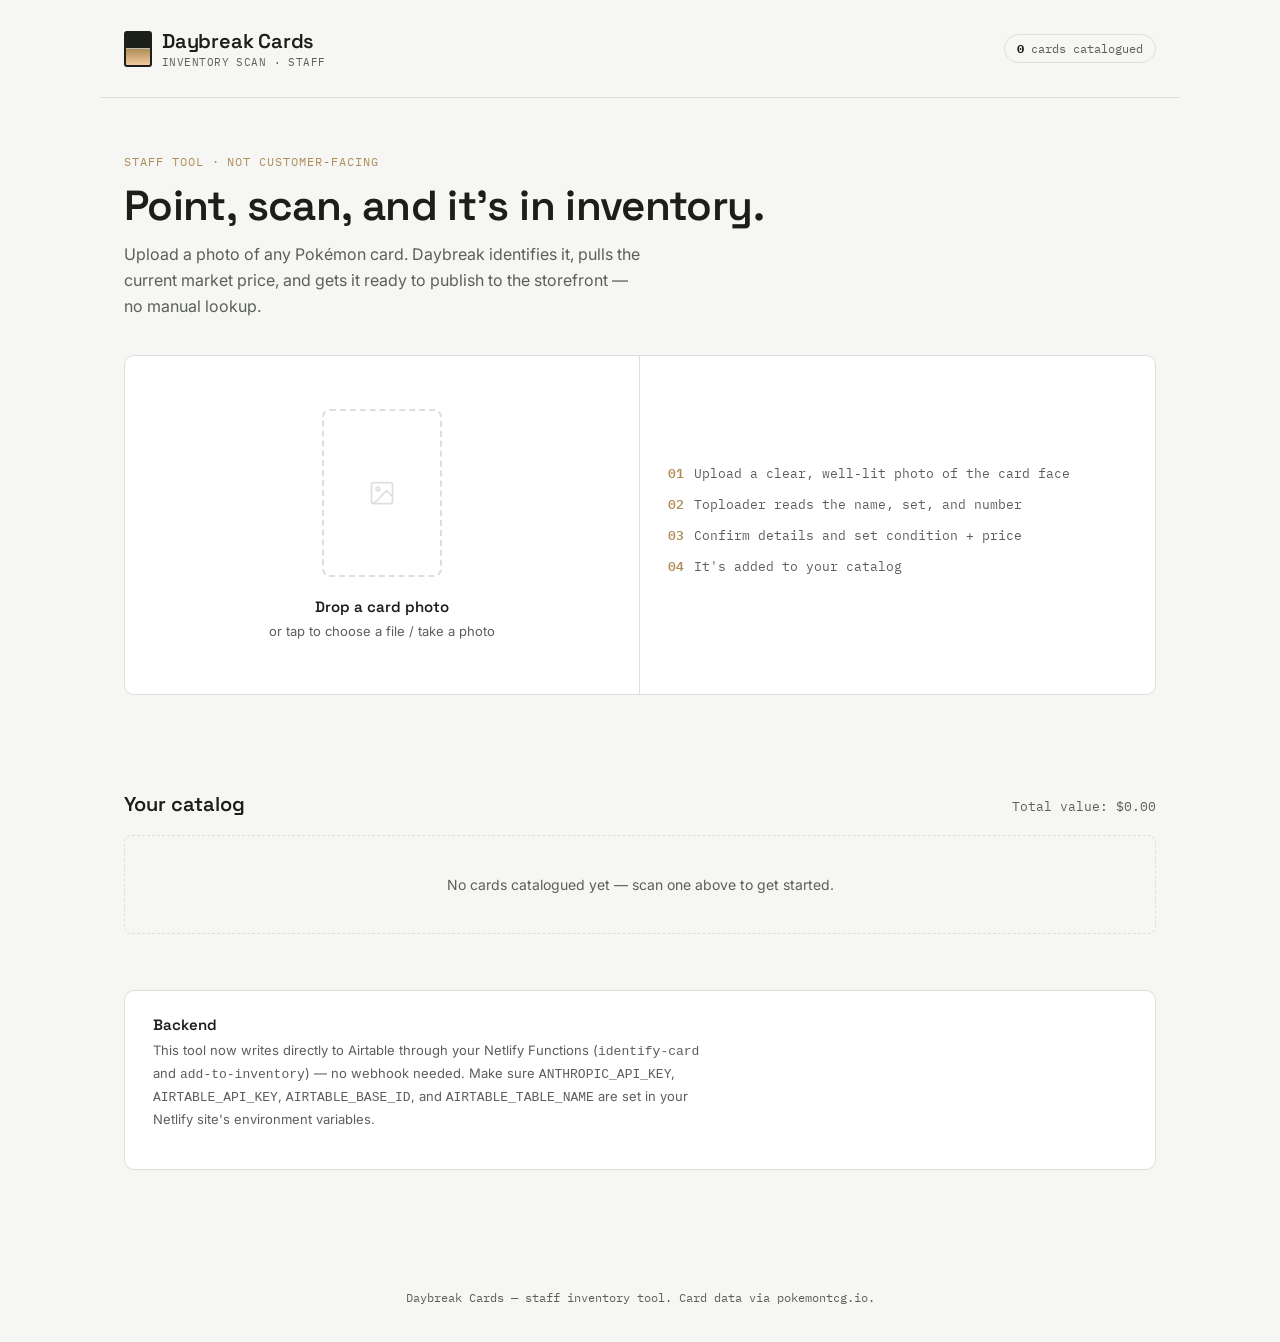
==== admin.html @ 85376d61 "Add files via upload" ====
<!DOCTYPE html>
<html lang="en">
<head>
<meta charset="UTF-8">
<meta name="viewport" content="width=device-width, initial-scale=1.0">
<title>Daybreak Cards — Inventory Scan (Staff)</title>
<link rel="preconnect" href="https://fonts.googleapis.com">
<link href="https://fonts.googleapis.com/css2?family=Space+Grotesk:wght@400;500;600;700&family=Inter:wght@400;500;600&family=IBM+Plex+Mono:wght@400;500;600&display=swap" rel="stylesheet">
<style>
  :root{
    --paper:#F6F7F5;
    --panel:#FFFFFF;
    --ink:#1C1E1B;
    --graphite:#5B5F5A;
    --line:#DEDFDA;
    --brass:#B08D57;
    --brass-dim:#E4D8C4;
    --emerald:#1F4D3A;
    --danger:#A8412F;
  }
  *{box-sizing:border-box;}
  body{
    margin:0;
    background:var(--paper);
    color:var(--ink);
    font-family:'Inter',sans-serif;
    -webkit-font-smoothing:antialiased;
  }
  .wrap{max-width:1080px;margin:0 auto;padding:0 24px 80px;}

  /* Header */
  header{
    display:flex;align-items:center;justify-content:space-between;
    padding:28px 24px;border-bottom:1px solid var(--line);
    max-width:1080px;margin:0 auto;
  }
  .brand{display:flex;align-items:center;gap:10px;}
  .brand-mark{
    width:28px;height:36px;border:2px solid var(--ink);border-radius:3px;
    position:relative;flex-shrink:0;overflow:hidden;
    background:linear-gradient(180deg, var(--ink) 0%, var(--ink) 46%, var(--brass) 50%, #F0C9A0 100%);
  }
  .brand-mark::after{
    content:'';position:absolute;left:0;right:0;top:48%;height:1px;background:var(--paper);opacity:.6;
  }
  .brand-name{font-family:'Space Grotesk',sans-serif;font-weight:600;font-size:20px;letter-spacing:-0.01em;}
  .brand-sub{font-family:'IBM Plex Mono',monospace;font-size:11px;color:var(--graphite);letter-spacing:0.04em;text-transform:uppercase;margin-top:1px;}
  .count-pill{
    font-family:'IBM Plex Mono',monospace;font-size:12px;color:var(--graphite);
    border:1px solid var(--line);padding:6px 12px;border-radius:20px;
  }
  .count-pill b{color:var(--ink);}

  /* Hero */
  .hero{padding:56px 0 40px;}
  .eyebrow{
    font-family:'IBM Plex Mono',monospace;font-size:12px;color:var(--brass);
    letter-spacing:0.08em;text-transform:uppercase;margin-bottom:14px;
  }
  h1{
    font-family:'Space Grotesk',sans-serif;font-weight:600;
    font-size:clamp(28px,4vw,42px);line-height:1.08;letter-spacing:-0.015em;
    margin:0 0 14px;max-width:640px;
  }
  .hero p{color:var(--graphite);font-size:16px;line-height:1.6;max-width:520px;margin:0 0 36px;}

  /* Scan panel */
  .scan-panel{
    background:var(--panel);border:1px solid var(--line);border-radius:10px;
    padding:0;overflow:hidden;
    display:grid;grid-template-columns:1fr 1fr;
    min-height:340px;
  }
  @media (max-width:760px){ .scan-panel{grid-template-columns:1fr;} }

  .drop-zone{
    display:flex;flex-direction:column;align-items:center;justify-content:center;
    padding:40px 24px;border-right:1px solid var(--line);
    cursor:pointer;position:relative;text-align:center;
  }
  @media (max-width:760px){ .drop-zone{border-right:none;border-bottom:1px solid var(--line);} }
  .drop-zone.drag{background:#FBFAF7;}

  .card-slot{
    width:120px;height:168px;border:2px dashed var(--line);border-radius:8px;
    display:flex;align-items:center;justify-content:center;margin-bottom:20px;
    position:relative;overflow:hidden;transition:border-color .2s;
  }
  .drop-zone:hover .card-slot{border-color:var(--brass);}
  .card-slot img{width:100%;height:100%;object-fit:cover;}
  .scan-line{
    position:absolute;left:0;right:0;height:2px;background:var(--brass);
    box-shadow:0 0 8px var(--brass);top:0;
    animation:scan 1.6s ease-in-out infinite;display:none;
  }
  .scanning .scan-line{display:block;}
  @keyframes scan{
    0%{top:0;} 50%{top:calc(100% - 2px);} 100%{top:0;}
  }
  .slot-icon{color:var(--line);}
  .drop-title{font-family:'Space Grotesk',sans-serif;font-weight:600;font-size:15px;margin-bottom:6px;}
  .drop-sub{font-size:13px;color:var(--graphite);line-height:1.5;}
  input[type=file]{display:none;}

  .status-side{
    padding:32px 28px;display:flex;flex-direction:column;justify-content:center;
  }
  .status-empty{color:var(--graphite);font-size:14px;line-height:1.7;}
  .status-empty .step{
    display:flex;gap:10px;align-items:baseline;margin-bottom:10px;font-family:'IBM Plex Mono',monospace;font-size:12.5px;
  }
  .step-num{color:var(--brass);font-weight:600;}

  .status-loading{font-family:'IBM Plex Mono',monospace;font-size:13px;color:var(--graphite);}
  .status-loading .pulse{color:var(--brass);}

  /* Result label (grading-label styled) */
  .result-label{
    border:1px solid var(--line);border-radius:8px;overflow:hidden;
  }
  .result-top{
    background:var(--ink);color:var(--paper);padding:10px 16px;
    display:flex;justify-content:space-between;align-items:center;
    font-family:'IBM Plex Mono',monospace;font-size:11px;letter-spacing:0.06em;text-transform:uppercase;
  }
  .result-body{padding:16px;}
  .result-name{font-family:'Space Grotesk',sans-serif;font-weight:600;font-size:16px;margin-bottom:2px;}
  .result-set{font-size:12.5px;color:var(--graphite);font-family:'IBM Plex Mono',monospace;}
  .confidence{
    display:inline-block;margin-top:10px;font-size:11px;font-family:'IBM Plex Mono',monospace;
    padding:3px 8px;border-radius:12px;background:var(--brass-dim);color:#6B5530;
  }
  .error-box{
    color:var(--danger);font-size:13px;font-family:'IBM Plex Mono',monospace;line-height:1.6;
  }

  /* Review section */
  .review{
    margin-top:28px;background:var(--panel);border:1px solid var(--line);border-radius:10px;
    padding:28px;display:none;
  }
  .review.show{display:block;}
  .review-grid{display:grid;grid-template-columns:180px 1fr;gap:28px;}
  @media (max-width:640px){ .review-grid{grid-template-columns:1fr;} }
  .review-img{width:100%;border-radius:8px;border:1px solid var(--line);}
  .review-title{font-family:'Space Grotesk',sans-serif;font-weight:600;font-size:22px;margin:0 0 4px;letter-spacing:-0.01em;}
  .review-meta{font-family:'IBM Plex Mono',monospace;font-size:12.5px;color:var(--graphite);margin-bottom:20px;}
  .field-row{display:grid;grid-template-columns:1fr 1fr 1fr;gap:14px;margin-bottom:20px;}
  @media (max-width:640px){ .field-row{grid-template-columns:1fr;} }
  label{display:block;font-family:'IBM Plex Mono',monospace;font-size:11px;color:var(--graphite);text-transform:uppercase;letter-spacing:0.05em;margin-bottom:6px;}
  select,input[type=number],input[type=text]{
    width:100%;padding:10px 12px;border:1px solid var(--line);border-radius:6px;
    font-family:'Inter',sans-serif;font-size:14px;background:var(--panel);color:var(--ink);
  }
  select:focus,input:focus{outline:none;border-color:var(--brass);}
  .market-hint{font-size:12px;color:var(--graphite);margin-top:6px;}
  .btn-row{display:flex;gap:12px;align-items:center;flex-wrap:wrap;}
  .btn{
    font-family:'Space Grotesk',sans-serif;font-weight:600;font-size:14px;
    padding:11px 20px;border-radius:6px;border:none;cursor:pointer;transition:opacity .15s;
  }
  .btn-primary{background:var(--ink);color:var(--paper);}
  .btn-primary:hover{opacity:0.85;}
  .btn-ghost{background:transparent;color:var(--graphite);border:1px solid var(--line);}
  .btn-ghost:hover{border-color:var(--graphite);}
  .added-flag{font-family:'IBM Plex Mono',monospace;font-size:12.5px;color:var(--emerald);display:none;}
  .added-flag.show{display:inline;}

  /* Inventory */
  .inventory{margin-top:56px;}
  .inv-header{display:flex;justify-content:space-between;align-items:baseline;margin-bottom:18px;}
  .inv-title{font-family:'Space Grotesk',sans-serif;font-weight:600;font-size:20px;}
  .inv-total{font-family:'IBM Plex Mono',monospace;font-size:12.5px;color:var(--graphite);}
  .inv-empty{
    border:1px dashed var(--line);border-radius:8px;padding:40px;text-align:center;
    color:var(--graphite);font-size:14px;
  }
  .inv-grid{display:grid;grid-template-columns:repeat(auto-fill,minmax(180px,1fr));gap:16px;}
  .inv-card{background:var(--panel);border:1px solid var(--line);border-radius:8px;overflow:hidden;}
  .inv-card img{width:100%;display:block;aspect-ratio:5/7;object-fit:cover;background:#EFEEE9;}
  .inv-card-body{padding:12px 14px;}
  .inv-card-name{font-family:'Space Grotesk',sans-serif;font-weight:600;font-size:13.5px;margin-bottom:2px;line-height:1.3;}
  .inv-card-set{font-family:'IBM Plex Mono',monospace;font-size:10.5px;color:var(--graphite);margin-bottom:8px;}
  .inv-card-foot{display:flex;justify-content:space-between;align-items:center;font-family:'IBM Plex Mono',monospace;font-size:12px;}
  .inv-card-price{color:var(--brass);font-weight:600;}
  .inv-card-cond{color:var(--graphite);}

  /* Webhook config */
  .webhook{
    margin-top:56px;padding:24px 28px;border:1px solid var(--line);border-radius:10px;background:var(--panel);
  }
  .webhook-title{font-family:'Space Grotesk',sans-serif;font-weight:600;font-size:15px;margin-bottom:6px;}
  .webhook p{font-size:13px;color:var(--graphite);line-height:1.6;margin:0 0 16px;max-width:560px;}
  .webhook-row{display:flex;gap:10px;flex-wrap:wrap;}
  .webhook-row input{flex:1;min-width:220px;}

  footer{
    text-align:center;padding:40px 24px;color:var(--graphite);font-size:12px;
    font-family:'IBM Plex Mono',monospace;
  }
</style>
</head>
<body>

<header>
  <div class="brand">
    <div class="brand-mark"></div>
    <div>
      <div class="brand-name">Daybreak Cards</div>
      <div class="brand-sub">Inventory Scan · Staff</div>
    </div>
  </div>
  <div class="count-pill"><b id="headerCount">0</b> cards catalogued</div>
</header>

<div class="wrap">
  <div class="hero">
    <div class="eyebrow">Staff tool · not customer-facing</div>
    <h1>Point, scan, and it's in inventory.</h1>
    <p>Upload a photo of any Pokémon card. Daybreak identifies it, pulls the current market price, and gets it ready to publish to the storefront — no manual lookup.</p>

    <div class="scan-panel" id="scanPanel">
      <div class="drop-zone" id="dropZone">
        <div class="card-slot" id="cardSlot">
          <svg class="slot-icon" width="28" height="28" viewBox="0 0 24 24" fill="none" stroke="currentColor" stroke-width="1.5"><rect x="3" y="3" width="18" height="18" rx="2"/><circle cx="8.5" cy="8.5" r="1.5"/><path d="M21 15l-5-5L5 21"/></svg>
          <div class="scan-line"></div>
        </div>
        <div class="drop-title">Drop a card photo</div>
        <div class="drop-sub">or tap to choose a file / take a photo</div>
        <input type="file" id="fileInput" accept="image/*" capture="environment">
      </div>
      <div class="status-side" id="statusSide">
        <div class="status-empty">
          <div class="step"><span class="step-num">01</span> Upload a clear, well-lit photo of the card face</div>
          <div class="step"><span class="step-num">02</span> Toploader reads the name, set, and number</div>
          <div class="step"><span class="step-num">03</span> Confirm details and set condition + price</div>
          <div class="step"><span class="step-num">04</span> It's added to your catalog</div>
        </div>
      </div>
    </div>
  </div>

  <div class="review" id="reviewPanel"></div>

  <div class="inventory">
    <div class="inv-header">
      <div class="inv-title">Your catalog</div>
      <div class="inv-total" id="invTotal">Total value: $0.00</div>
    </div>
    <div id="inventoryContainer">
      <div class="inv-empty">No cards catalogued yet — scan one above to get started.</div>
    </div>
  </div>

  <div class="webhook">
    <div class="webhook-title">Backend</div>
    <p>This tool now writes directly to Airtable through your Netlify Functions (<code>identify-card</code> and <code>add-to-inventory</code>) — no webhook needed. Make sure <code>ANTHROPIC_API_KEY</code>, <code>AIRTABLE_API_KEY</code>, <code>AIRTABLE_BASE_ID</code>, and <code>AIRTABLE_TABLE_NAME</code> are set in your Netlify site's environment variables.</p>
  </div>
</div>

<footer>Daybreak Cards — staff inventory tool. Card data via pokemontcg.io.</footer>

<script>
let inventory = [];
let currentMatch = null;

const dropZone = document.getElementById('dropZone');
const fileInput = document.getElementById('fileInput');
const cardSlot = document.getElementById('cardSlot');
const statusSide = document.getElementById('statusSide');
const reviewPanel = document.getElementById('reviewPanel');

dropZone.addEventListener('click', () => fileInput.click());
dropZone.addEventListener('dragover', e => { e.preventDefault(); dropZone.classList.add('drag'); });
dropZone.addEventListener('dragleave', () => dropZone.classList.remove('drag'));
dropZone.addEventListener('drop', e => {
  e.preventDefault(); dropZone.classList.remove('drag');
  if (e.dataTransfer.files[0]) handleFile(e.dataTransfer.files[0]);
});
fileInput.addEventListener('change', e => {
  if (e.target.files[0]) handleFile(e.target.files[0]);
});

function fileToResizedBase64(file, maxDim = 1200, quality = 0.85){
  return new Promise((resolve, reject) => {
    const img = new Image();
    const url = URL.createObjectURL(file);
    img.onload = () => {
      let { width, height } = img;
      if (width > height && width > maxDim){ height = Math.round(height * (maxDim/width)); width = maxDim; }
      else if (height > maxDim){ width = Math.round(width * (maxDim/height)); height = maxDim; }
      const canvas = document.createElement('canvas');
      canvas.width = width; canvas.height = height;
      canvas.getContext('2d').drawImage(img, 0, 0, width, height);
      URL.revokeObjectURL(url);
      const dataUrl = canvas.toDataURL('image/jpeg', quality);
      resolve({ base64: dataUrl.split(',')[1], mediaType: 'image/jpeg' });
    };
    img.onerror = () => { URL.revokeObjectURL(url); reject(new Error('Could not read that image file.')); };
    img.src = url;
  });
}

async function handleFile(file){
  const previewUrl = URL.createObjectURL(file);
  cardSlot.innerHTML = `<img src="${previewUrl}" /><div class="scan-line"></div>`;
  cardSlot.parentElement.classList.add('scanning');
  statusSide.innerHTML = `<div class="status-loading">Reading card details<span class="pulse">…</span></div>`;
  reviewPanel.classList.remove('show');

  try{
    // Photos straight off a phone camera can be several MB, which is large enough
    // to fail silently here — downscale + re-encode as JPEG first so the request
    // reliably goes through.
    const { base64, mediaType } = await fileToResizedBase64(file);

    const idResp = await fetch("/.netlify/functions/identify-card", {
      method: "POST",
      headers: { "Content-Type": "application/json" },
      body: JSON.stringify({ imageBase64: base64, mediaType })
    });
    const parsed = await idResp.json();

    if (!idResp.ok || parsed.error){
      throw new Error(parsed.error || "Couldn't reach the identification service.");
    }

    cardSlot.parentElement.classList.remove('scanning');

    if (parsed.notFound){
      statusSide.innerHTML = `<div class="error-box">Couldn't identify a Pokémon card in that photo. Try a straighter angle, better lighting, or make sure the name/set are visible.</div>`;
      return;
    }

    currentMatch = { parsed };
    renderStatusResult(parsed);
    renderReview(parsed);

  }catch(err){
    cardSlot.parentElement.classList.remove('scanning');
    const msg = err.message === 'Failed to fetch'
      ? "Couldn't reach the identification service — this can happen on a flaky connection. Try again in a moment."
      : (err.message || "Something went wrong reading that card. Please try again.");
    statusSide.innerHTML = `<div class="error-box">${msg}</div>`;
  }
}

function renderStatusResult(parsed){
  statusSide.innerHTML = `
    <div class="result-label">
      <div class="result-top"><span>Identified</span><span>${parsed.confidence} confidence</span></div>
      <div class="result-body">
        <div class="result-name">${parsed.name}</div>
        <div class="result-set">${parsed.set} · #${parsed.number}</div>
      </div>
    </div>`;
}

function renderReview(parsed){
  const priceValue = parsed.marketPrice != null ? parsed.marketPrice.toFixed(2) : '';
  reviewPanel.innerHTML = `
    <div class="review-grid">
      ${parsed.image
        ? `<img class="review-img" src="${parsed.image}" alt="${parsed.name}" />`
        : `<div class="card-slot" style="width:100%;height:auto;aspect-ratio:5/7;border:1px solid var(--line);border-radius:8px;display:flex;align-items:center;justify-content:center;color:var(--graphite);font-family:'IBM Plex Mono',monospace;font-size:11px;text-align:center;padding:12px;">No catalog image found — this may be a promo or misprint</div>`
      }
      <div>
        <div class="review-title">${parsed.name}</div>
        <div class="review-meta">${parsed.set || 'Unknown set'} · #${parsed.number || '—'}${parsed.rarity ? ' · ' + parsed.rarity : ''}</div>
        <div class="field-row">
          <div>
            <label>Condition</label>
            <select id="fCondition">
              <option>Near Mint</option>
              <option>Lightly Played</option>
              <option>Moderately Played</option>
              <option>Heavily Played</option>
              <option>Damaged</option>
            </select>
          </div>
          <div>
            <label>Quantity</label>
            <input type="number" id="fQty" value="1" min="1" />
          </div>
          <div>
            <label>Price (USD)</label>
            <input type="number" id="fPrice" value="${priceValue}" step="0.01" placeholder="0.00" />
            ${parsed.marketPrice != null
              ? `<div class="market-hint">Market est. $${priceValue}</div>`
              : `<div class="market-hint">No market price found — set manually</div>`}
          </div>
        </div>
        <div class="btn-row">
          <button class="btn btn-primary" id="addBtn">Add to catalog</button>
          <button class="btn btn-ghost" id="rescanBtn">Rescan</button>
          <span class="added-flag" id="addedFlag">Added ✓</span>
        </div>
      </div>
    </div>`;
  reviewPanel.classList.add('show');

  document.getElementById('rescanBtn').addEventListener('click', () => {
    reviewPanel.classList.remove('show');
    cardSlot.innerHTML = `<svg class="slot-icon" width="28" height="28" viewBox="0 0 24 24" fill="none" stroke="currentColor" stroke-width="1.5"><rect x="3" y="3" width="18" height="18" rx="2"/><circle cx="8.5" cy="8.5" r="1.5"/><path d="M21 15l-5-5L5 21"/></svg><div class="scan-line"></div>`;
    statusSide.innerHTML = `<div class="status-empty">
      <div class="step"><span class="step-num">01</span> Upload a clear, well-lit photo of the card face</div>
      <div class="step"><span class="step-num">02</span> Toploader reads the name, set, and number</div>
      <div class="step"><span class="step-num">03</span> Confirm details and set condition + price</div>
      <div class="step"><span class="step-num">04</span> It's added to your catalog</div>
    </div>`;
    fileInput.value = '';
  });

  document.getElementById('addBtn').addEventListener('click', () => addToInventory(parsed));
}

async function addToInventory(parsed){
  const condition = document.getElementById('fCondition').value;
  const qty = parseInt(document.getElementById('fQty').value) || 1;
  const priceInput = document.getElementById('fPrice').value;
  const price = priceInput ? parseFloat(priceInput) : null;

  const entry = {
    id: Date.now(),
    name: parsed.name,
    set: parsed.set || '',
    number: parsed.number || '',
    rarity: parsed.rarity || '',
    image: parsed.image || '',
    pokemonTcgId: parsed.pokemonTcgId || null,
    condition, qty, price
  };
  inventory.unshift(entry);
  renderInventory();

  document.getElementById('addedFlag').classList.add('show');
  document.getElementById('addBtn').disabled = true;

  try{
    const resp = await fetch("/.netlify/functions/add-to-inventory", {
      method: "POST",
      headers: { "Content-Type": "application/json" },
      body: JSON.stringify(entry)
    });
    const result = await resp.json();
    if (!resp.ok || result.error){
      throw new Error(result.error || "Airtable write failed.");
    }
  }catch(e){
    statusSide.insertAdjacentHTML('beforeend', `<div class="error-box" style="margin-top:10px;">Saved locally, but couldn't write to Airtable: ${e.message}</div>`);
  }
}

function renderInventory(){
  document.getElementById('headerCount').textContent = inventory.reduce((s,c) => s + c.qty, 0);
  const total = inventory.reduce((s,c) => s + (c.price || 0) * c.qty, 0);
  document.getElementById('invTotal').textContent = `Total value: $${total.toFixed(2)}`;

  const container = document.getElementById('inventoryContainer');
  if (!inventory.length){
    container.innerHTML = `<div class="inv-empty">No cards catalogued yet — scan one above to get started.</div>`;
    return;
  }
  container.innerHTML = `<div class="inv-grid">` + inventory.map(c => `
    <div class="inv-card">
      ${c.image ? `<img src="${c.image}" alt="${c.name}" />` : ''}
      <div class="inv-card-body">
        <div class="inv-card-name">${c.name}</div>
        <div class="inv-card-set">${c.set} · #${c.number}</div>
        <div class="inv-card-foot">
          <span class="inv-card-price">${c.price ? '$'+c.price.toFixed(2) : 'Pending price'}</span>
          <span class="inv-card-cond">${c.condition} · x${c.qty}</span>
        </div>
      </div>
    </div>
  `).join('') + `</div>`;
}
</script>
</body>
</html>
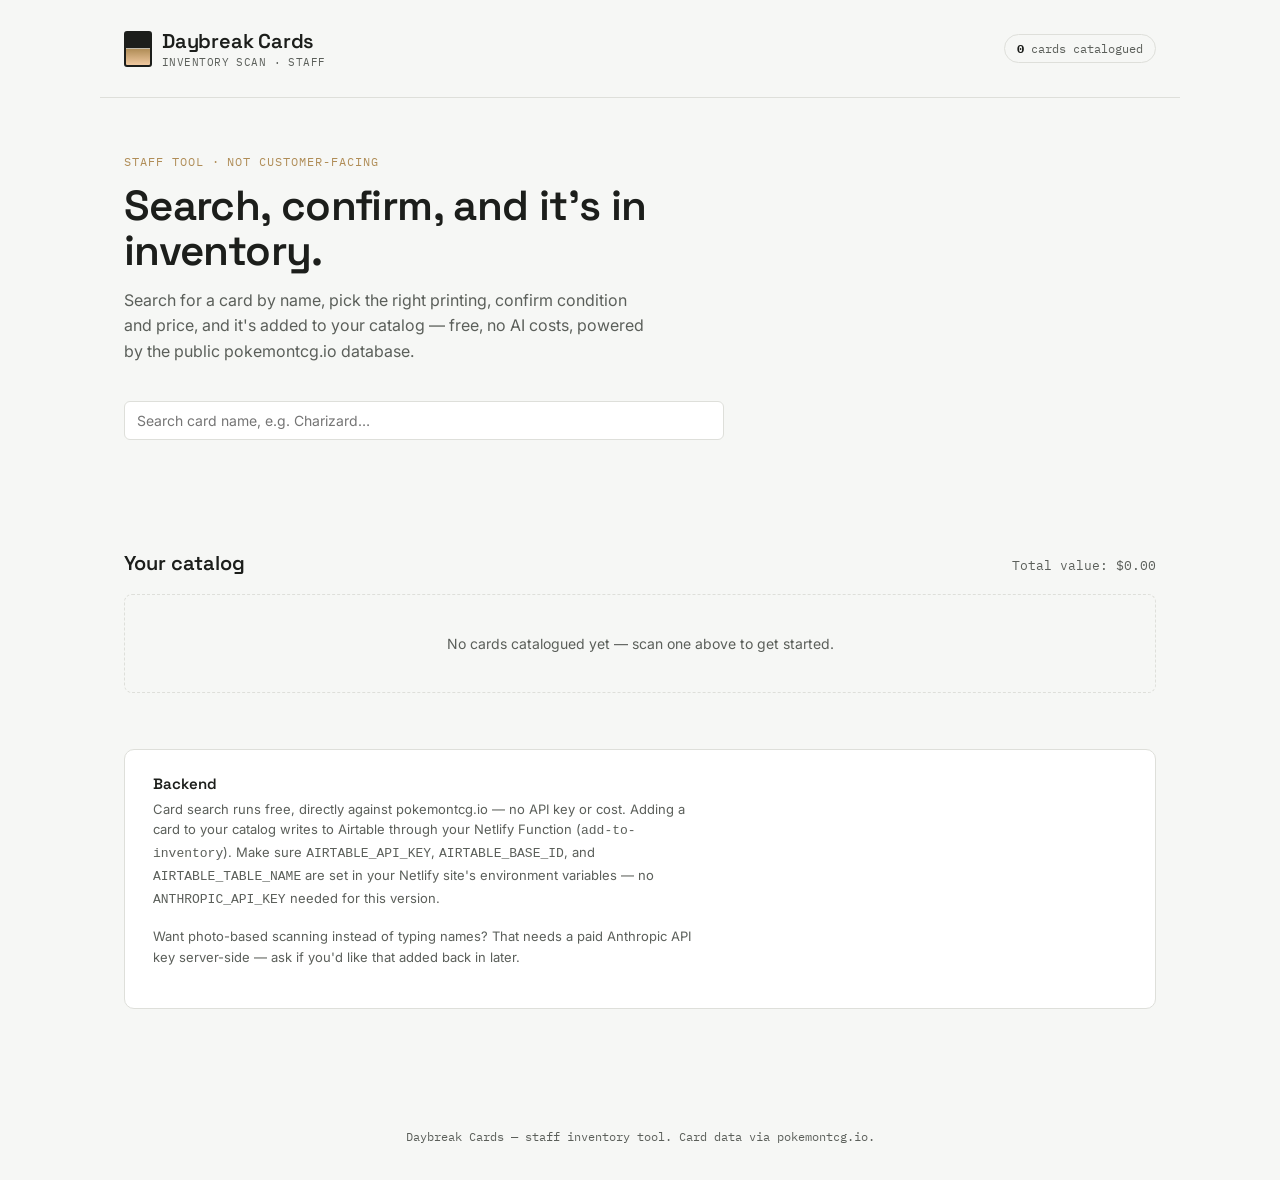
==== commit 4795fd68: "Add files via upload" ====
--- a/admin.html
+++ b/admin.html
@@ -135,6 +135,23 @@
   }
 
   /* Review section */
+  .search-panel{max-width:600px;}
+  .search-box{
+    width:100%;padding:14px 18px;border:1px solid var(--line);border-radius:10px;
+    font-family:'Inter',sans-serif;font-size:15px;background:var(--panel);color:var(--ink);
+  }
+  .search-box:focus{outline:none;border-color:var(--brass);}
+  .search-results{margin-top:14px;display:flex;flex-direction:column;gap:8px;max-height:400px;overflow-y:auto;}
+  .search-result-item{
+    display:flex;align-items:center;gap:14px;padding:10px 14px;border:1px solid var(--line);
+    border-radius:10px;cursor:pointer;background:var(--panel);transition:border-color .15s;
+  }
+  .search-result-item:hover{border-color:var(--brass);}
+  .search-result-item img{width:40px;height:56px;object-fit:cover;border-radius:4px;border:1px solid var(--line);flex-shrink:0;}
+  .search-result-name{font-family:'Space Grotesk',sans-serif;font-weight:600;font-size:14px;}
+  .search-result-meta{font-family:'IBM Plex Mono',monospace;font-size:11.5px;color:var(--graphite);}
+  .search-status{font-family:'IBM Plex Mono',monospace;font-size:13px;color:var(--graphite);padding:10px 4px;}
+
   .review{
     margin-top:28px;background:var(--panel);border:1px solid var(--line);border-radius:10px;
     padding:28px;display:none;
@@ -216,27 +233,12 @@
 <div class="wrap">
   <div class="hero">
     <div class="eyebrow">Staff tool · not customer-facing</div>
-    <h1>Point, scan, and it's in inventory.</h1>
-    <p>Upload a photo of any Pokémon card. Daybreak identifies it, pulls the current market price, and gets it ready to publish to the storefront — no manual lookup.</p>
-
-    <div class="scan-panel" id="scanPanel">
-      <div class="drop-zone" id="dropZone">
-        <div class="card-slot" id="cardSlot">
-          <svg class="slot-icon" width="28" height="28" viewBox="0 0 24 24" fill="none" stroke="currentColor" stroke-width="1.5"><rect x="3" y="3" width="18" height="18" rx="2"/><circle cx="8.5" cy="8.5" r="1.5"/><path d="M21 15l-5-5L5 21"/></svg>
-          <div class="scan-line"></div>
-        </div>
-        <div class="drop-title">Drop a card photo</div>
-        <div class="drop-sub">or tap to choose a file / take a photo</div>
-        <input type="file" id="fileInput" accept="image/*" capture="environment">
-      </div>
-      <div class="status-side" id="statusSide">
-        <div class="status-empty">
-          <div class="step"><span class="step-num">01</span> Upload a clear, well-lit photo of the card face</div>
-          <div class="step"><span class="step-num">02</span> Toploader reads the name, set, and number</div>
-          <div class="step"><span class="step-num">03</span> Confirm details and set condition + price</div>
-          <div class="step"><span class="step-num">04</span> It's added to your catalog</div>
-        </div>
-      </div>
+    <h1>Search, confirm, and it's in inventory.</h1>
+    <p>Search for a card by name, pick the right printing, confirm condition and price, and it's added to your catalog — free, no AI costs, powered by the public pokemontcg.io database.</p>
+
+    <div class="search-panel">
+      <input type="text" id="cardSearchInput" class="search-box" placeholder="Search card name, e.g. Charizard…" autocomplete="off" />
+      <div id="searchResults" class="search-results"></div>
     </div>
   </div>
 
@@ -254,7 +256,8 @@
 
   <div class="webhook">
     <div class="webhook-title">Backend</div>
-    <p>This tool now writes directly to Airtable through your Netlify Functions (<code>identify-card</code> and <code>add-to-inventory</code>) — no webhook needed. Make sure <code>ANTHROPIC_API_KEY</code>, <code>AIRTABLE_API_KEY</code>, <code>AIRTABLE_BASE_ID</code>, and <code>AIRTABLE_TABLE_NAME</code> are set in your Netlify site's environment variables.</p>
+    <p>Card search runs free, directly against pokemontcg.io — no API key or cost. Adding a card to your catalog writes to Airtable through your Netlify Function (<code>add-to-inventory</code>). Make sure <code>AIRTABLE_API_KEY</code>, <code>AIRTABLE_BASE_ID</code>, and <code>AIRTABLE_TABLE_NAME</code> are set in your Netlify site's environment variables — no <code>ANTHROPIC_API_KEY</code> needed for this version.</p>
+    <p style="margin-top:10px;">Want photo-based scanning instead of typing names? That needs a paid Anthropic API key server-side — ask if you'd like that added back in later.</p>
   </div>
 </div>
 
@@ -262,111 +265,73 @@
 
 <script>
 let inventory = [];
-let currentMatch = null;
-
-const dropZone = document.getElementById('dropZone');
-const fileInput = document.getElementById('fileInput');
-const cardSlot = document.getElementById('cardSlot');
-const statusSide = document.getElementById('statusSide');
+
+const searchInput = document.getElementById('cardSearchInput');
+const searchResults = document.getElementById('searchResults');
 const reviewPanel = document.getElementById('reviewPanel');
 
-dropZone.addEventListener('click', () => fileInput.click());
-dropZone.addEventListener('dragover', e => { e.preventDefault(); dropZone.classList.add('drag'); });
-dropZone.addEventListener('dragleave', () => dropZone.classList.remove('drag'));
-dropZone.addEventListener('drop', e => {
-  e.preventDefault(); dropZone.classList.remove('drag');
-  if (e.dataTransfer.files[0]) handleFile(e.dataTransfer.files[0]);
+let searchTimer = null;
+searchInput.addEventListener('input', () => {
+  clearTimeout(searchTimer);
+  const q = searchInput.value.trim();
+  if (!q){ searchResults.innerHTML = ''; return; }
+  searchResults.innerHTML = `<div class="search-status">Searching…</div>`;
+  searchTimer = setTimeout(() => runSearch(q), 400);
 });
-fileInput.addEventListener('change', e => {
-  if (e.target.files[0]) handleFile(e.target.files[0]);
-});
-
-function fileToResizedBase64(file, maxDim = 1200, quality = 0.85){
-  return new Promise((resolve, reject) => {
-    const img = new Image();
-    const url = URL.createObjectURL(file);
-    img.onload = () => {
-      let { width, height } = img;
-      if (width > height && width > maxDim){ height = Math.round(height * (maxDim/width)); width = maxDim; }
-      else if (height > maxDim){ width = Math.round(width * (maxDim/height)); height = maxDim; }
-      const canvas = document.createElement('canvas');
-      canvas.width = width; canvas.height = height;
-      canvas.getContext('2d').drawImage(img, 0, 0, width, height);
-      URL.revokeObjectURL(url);
-      const dataUrl = canvas.toDataURL('image/jpeg', quality);
-      resolve({ base64: dataUrl.split(',')[1], mediaType: 'image/jpeg' });
-    };
-    img.onerror = () => { URL.revokeObjectURL(url); reject(new Error('Could not read that image file.')); };
-    img.src = url;
-  });
-}
-
-async function handleFile(file){
-  const previewUrl = URL.createObjectURL(file);
-  cardSlot.innerHTML = `<img src="${previewUrl}" /><div class="scan-line"></div>`;
-  cardSlot.parentElement.classList.add('scanning');
-  statusSide.innerHTML = `<div class="status-loading">Reading card details<span class="pulse">…</span></div>`;
-  reviewPanel.classList.remove('show');
-
+
+async function runSearch(query){
   try{
-    // Photos straight off a phone camera can be several MB, which is large enough
-    // to fail silently here — downscale + re-encode as JPEG first so the request
-    // reliably goes through.
-    const { base64, mediaType } = await fileToResizedBase64(file);
-
-    const idResp = await fetch("/.netlify/functions/identify-card", {
-      method: "POST",
-      headers: { "Content-Type": "application/json" },
-      body: JSON.stringify({ imageBase64: base64, mediaType })
-    });
-    const parsed = await idResp.json();
-
-    if (!idResp.ok || parsed.error){
-      throw new Error(parsed.error || "Couldn't reach the identification service.");
-    }
-
-    cardSlot.parentElement.classList.remove('scanning');
-
-    if (parsed.notFound){
-      statusSide.innerHTML = `<div class="error-box">Couldn't identify a Pokémon card in that photo. Try a straighter angle, better lighting, or make sure the name/set are visible.</div>`;
+    // pokemontcg.io is a free, public, no-key-required database — this call
+    // costs nothing and runs directly from the browser.
+    const resp = await fetch(`https://api.pokemontcg.io/v2/cards?q=name:"${encodeURIComponent(query)}"&pageSize=15`);
+    const data = await resp.json();
+    const cards = data.data || [];
+    if (!cards.length){
+      searchResults.innerHTML = `<div class="search-status">No matches found. Try a different spelling or fewer words.</div>`;
       return;
     }
-
-    currentMatch = { parsed };
-    renderStatusResult(parsed);
-    renderReview(parsed);
-
+    searchResults.innerHTML = cards.map((c, i) => `
+      <div class="search-result-item" data-index="${i}">
+        <img src="${c.images?.small || ''}" alt="${c.name}" />
+        <div>
+          <div class="search-result-name">${c.name}</div>
+          <div class="search-result-meta">${c.set?.name || ''} · #${c.number} · ${c.rarity || 'Unknown rarity'}</div>
+        </div>
+      </div>
+    `).join('');
+    searchResults.querySelectorAll('.search-result-item').forEach(el => {
+      el.addEventListener('click', () => selectCard(cards[parseInt(el.dataset.index)]));
+    });
   }catch(err){
-    cardSlot.parentElement.classList.remove('scanning');
-    const msg = err.message === 'Failed to fetch'
-      ? "Couldn't reach the identification service — this can happen on a flaky connection. Try again in a moment."
-      : (err.message || "Something went wrong reading that card. Please try again.");
-    statusSide.innerHTML = `<div class="error-box">${msg}</div>`;
-  }
-}
-
-function renderStatusResult(parsed){
-  statusSide.innerHTML = `
-    <div class="result-label">
-      <div class="result-top"><span>Identified</span><span>${parsed.confidence} confidence</span></div>
-      <div class="result-body">
-        <div class="result-name">${parsed.name}</div>
-        <div class="result-set">${parsed.set} · #${parsed.number}</div>
-      </div>
-    </div>`;
-}
-
-function renderReview(parsed){
-  const priceValue = parsed.marketPrice != null ? parsed.marketPrice.toFixed(2) : '';
+    searchResults.innerHTML = `<div class="search-status">Couldn't reach the card database. Check your connection and try again.</div>`;
+  }
+}
+
+function priceFromCard(card){
+  const p = card.tcgplayer?.prices;
+  if (!p) return null;
+  const variant = p.holofoil || p.reverseHolofoil || p.normal || p.unlimited || Object.values(p)[0];
+  return variant?.market || variant?.mid || null;
+}
+
+function selectCard(card){
+  searchResults.innerHTML = '';
+  searchInput.value = '';
+  renderReview(card);
+}
+
+function renderReview(card){
+  const marketPrice = priceFromCard(card);
+  const priceValue = marketPrice != null ? marketPrice.toFixed(2) : '';
   reviewPanel.innerHTML = `
     <div class="review-grid">
-      ${parsed.image
-        ? `<img class="review-img" src="${parsed.image}" alt="${parsed.name}" />`
-        : `<div class="card-slot" style="width:100%;height:auto;aspect-ratio:5/7;border:1px solid var(--line);border-radius:8px;display:flex;align-items:center;justify-content:center;color:var(--graphite);font-family:'IBM Plex Mono',monospace;font-size:11px;text-align:center;padding:12px;">No catalog image found — this may be a promo or misprint</div>`
+      ${card.images?.small
+        ? `<img class="review-img" src="${card.images.small}" alt="${card.name}" />`
+        : `<div class="card-slot" style="width:100%;height:auto;aspect-ratio:5/7;border:1px solid var(--line);border-radius:8px;display:flex;align-items:center;justify-content:center;color:var(--graphite);font-family:'IBM Plex Mono',monospace;font-size:11px;text-align:center;padding:12px;">No image available</div>`
       }
       <div>
-        <div class="review-title">${parsed.name}</div>
-        <div class="review-meta">${parsed.set || 'Unknown set'} · #${parsed.number || '—'}${parsed.rarity ? ' · ' + parsed.rarity : ''}</div>
+        <div class="review-title">${card.name}</div>
+        <div class="review-meta">${card.set?.name || 'Unknown set'} · #${card.number || '—'}${card.rarity ? ' · ' + card.rarity : ''}</div>
         <div class="field-row">
           <div>
             <label>Condition</label>
@@ -385,33 +350,25 @@
           <div>
             <label>Price (USD)</label>
             <input type="number" id="fPrice" value="${priceValue}" step="0.01" placeholder="0.00" />
-            ${parsed.marketPrice != null
+            ${marketPrice != null
               ? `<div class="market-hint">Market est. $${priceValue}</div>`
               : `<div class="market-hint">No market price found — set manually</div>`}
           </div>
         </div>
         <div class="btn-row">
           <button class="btn btn-primary" id="addBtn">Add to catalog</button>
-          <button class="btn btn-ghost" id="rescanBtn">Rescan</button>
+          <button class="btn btn-ghost" id="cancelBtn">Cancel</button>
           <span class="added-flag" id="addedFlag">Added ✓</span>
         </div>
       </div>
     </div>`;
   reviewPanel.classList.add('show');
 
-  document.getElementById('rescanBtn').addEventListener('click', () => {
+  document.getElementById('cancelBtn').addEventListener('click', () => {
     reviewPanel.classList.remove('show');
-    cardSlot.innerHTML = `<svg class="slot-icon" width="28" height="28" viewBox="0 0 24 24" fill="none" stroke="currentColor" stroke-width="1.5"><rect x="3" y="3" width="18" height="18" rx="2"/><circle cx="8.5" cy="8.5" r="1.5"/><path d="M21 15l-5-5L5 21"/></svg><div class="scan-line"></div>`;
-    statusSide.innerHTML = `<div class="status-empty">
-      <div class="step"><span class="step-num">01</span> Upload a clear, well-lit photo of the card face</div>
-      <div class="step"><span class="step-num">02</span> Toploader reads the name, set, and number</div>
-      <div class="step"><span class="step-num">03</span> Confirm details and set condition + price</div>
-      <div class="step"><span class="step-num">04</span> It's added to your catalog</div>
-    </div>`;
-    fileInput.value = '';
+    reviewPanel.innerHTML = '';
   });
-
-  document.getElementById('addBtn').addEventListener('click', () => addToInventory(parsed));
+  document.getElementById('addBtn').addEventListener('click', () => addToInventory(card));
 }
 
 async function addToInventory(parsed){
@@ -423,11 +380,11 @@
   const entry = {
     id: Date.now(),
     name: parsed.name,
-    set: parsed.set || '',
+    set: parsed.set?.name || parsed.set || '',
     number: parsed.number || '',
     rarity: parsed.rarity || '',
-    image: parsed.image || '',
-    pokemonTcgId: parsed.pokemonTcgId || null,
+    image: parsed.images?.small || parsed.image || '',
+    pokemonTcgId: parsed.id || parsed.pokemonTcgId || null,
     condition, qty, price
   };
   inventory.unshift(entry);
@@ -447,7 +404,7 @@
       throw new Error(result.error || "Airtable write failed.");
     }
   }catch(e){
-    statusSide.insertAdjacentHTML('beforeend', `<div class="error-box" style="margin-top:10px;">Saved locally, but couldn't write to Airtable: ${e.message}</div>`);
+    reviewPanel.insertAdjacentHTML('beforeend', `<div class="error-box" style="margin-top:10px;">Saved locally, but couldn't write to Airtable: ${e.message}</div>`);
   }
 }
 
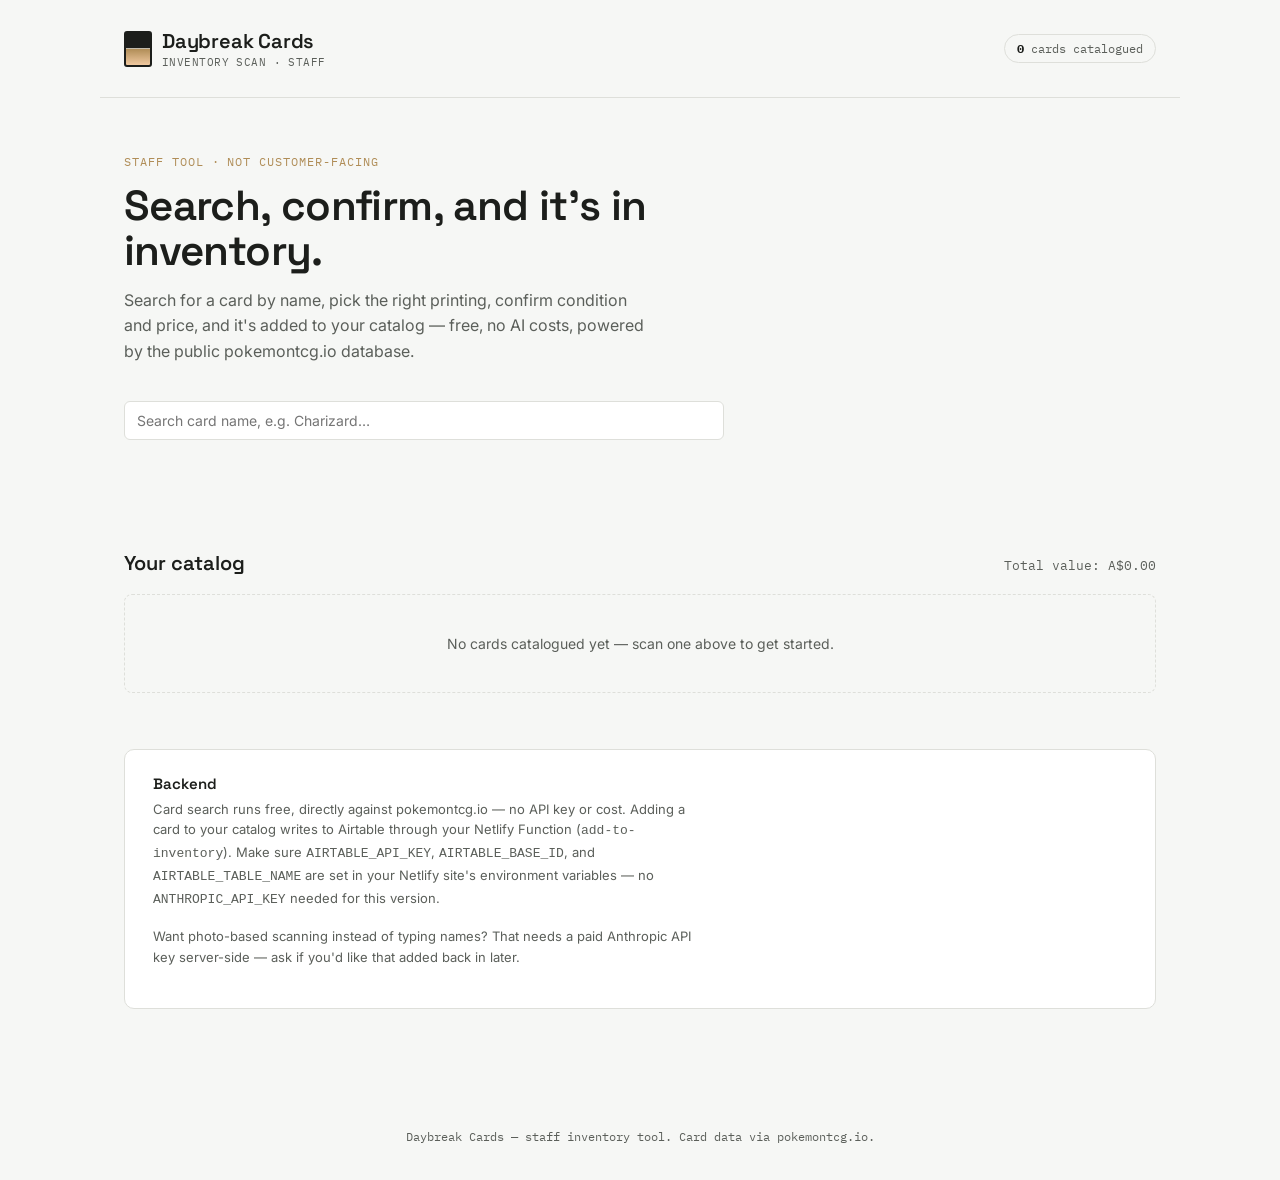
==== commit 78e5b944: "Add files via upload" ====
--- a/admin.html
+++ b/admin.html
@@ -247,7 +247,7 @@
   <div class="inventory">
     <div class="inv-header">
       <div class="inv-title">Your catalog</div>
-      <div class="inv-total" id="invTotal">Total value: $0.00</div>
+      <div class="inv-total" id="invTotal">Total value: A$0.00</div>
     </div>
     <div id="inventoryContainer">
       <div class="inv-empty">No cards catalogued yet — scan one above to get started.</div>
@@ -348,10 +348,10 @@
             <input type="number" id="fQty" value="1" min="1" />
           </div>
           <div>
-            <label>Price (USD)</label>
+            <label>Price (AUD)</label>
             <input type="number" id="fPrice" value="${priceValue}" step="0.01" placeholder="0.00" />
             ${marketPrice != null
-              ? `<div class="market-hint">Market est. $${priceValue}</div>`
+              ? `<div class="market-hint">US market ref. $${priceValue} — adjust to your AUD price</div>`
               : `<div class="market-hint">No market price found — set manually</div>`}
           </div>
         </div>
@@ -411,7 +411,7 @@
 function renderInventory(){
   document.getElementById('headerCount').textContent = inventory.reduce((s,c) => s + c.qty, 0);
   const total = inventory.reduce((s,c) => s + (c.price || 0) * c.qty, 0);
-  document.getElementById('invTotal').textContent = `Total value: $${total.toFixed(2)}`;
+  document.getElementById('invTotal').textContent = `Total value: A$${total.toFixed(2)}`;
 
   const container = document.getElementById('inventoryContainer');
   if (!inventory.length){
@@ -425,7 +425,7 @@
         <div class="inv-card-name">${c.name}</div>
         <div class="inv-card-set">${c.set} · #${c.number}</div>
         <div class="inv-card-foot">
-          <span class="inv-card-price">${c.price ? '$'+c.price.toFixed(2) : 'Pending price'}</span>
+          <span class="inv-card-price">${c.price ? 'A$'+c.price.toFixed(2) : 'Pending price'}</span>
           <span class="inv-card-cond">${c.condition} · x${c.qty}</span>
         </div>
       </div>
